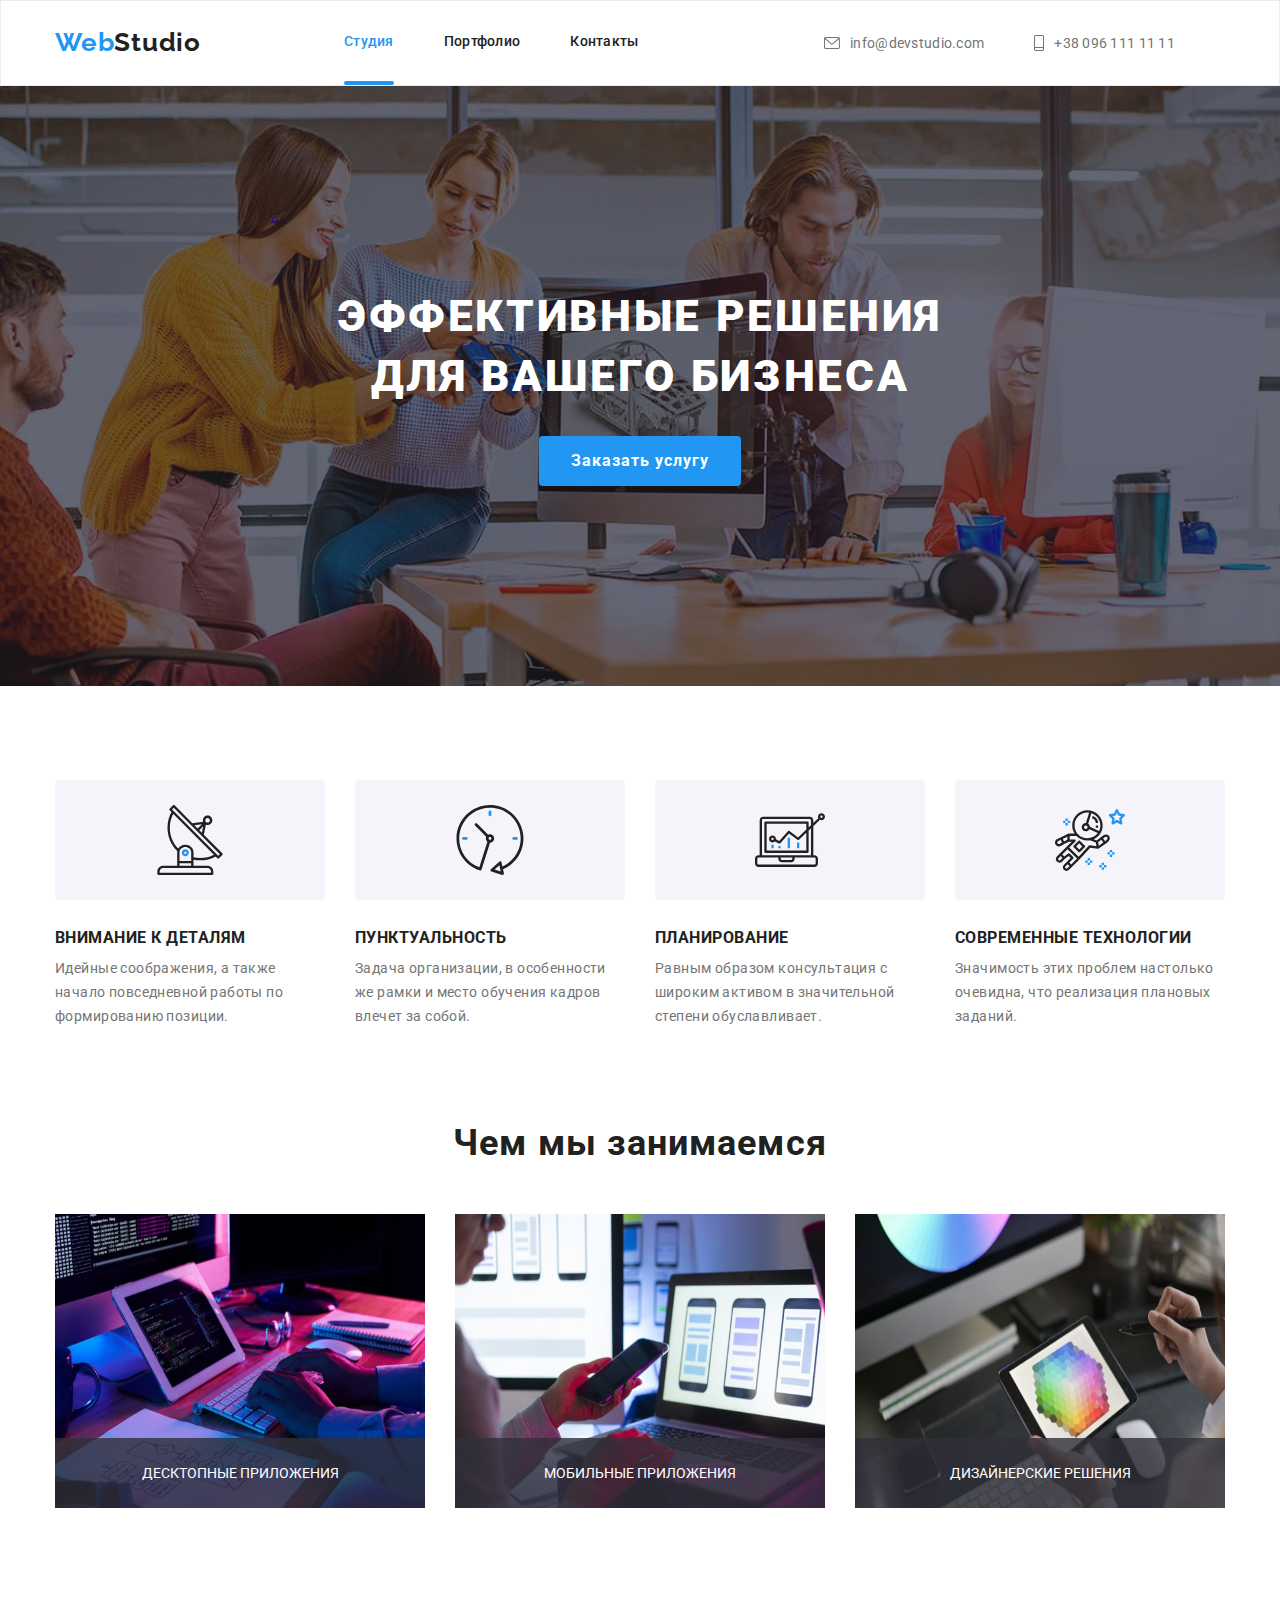
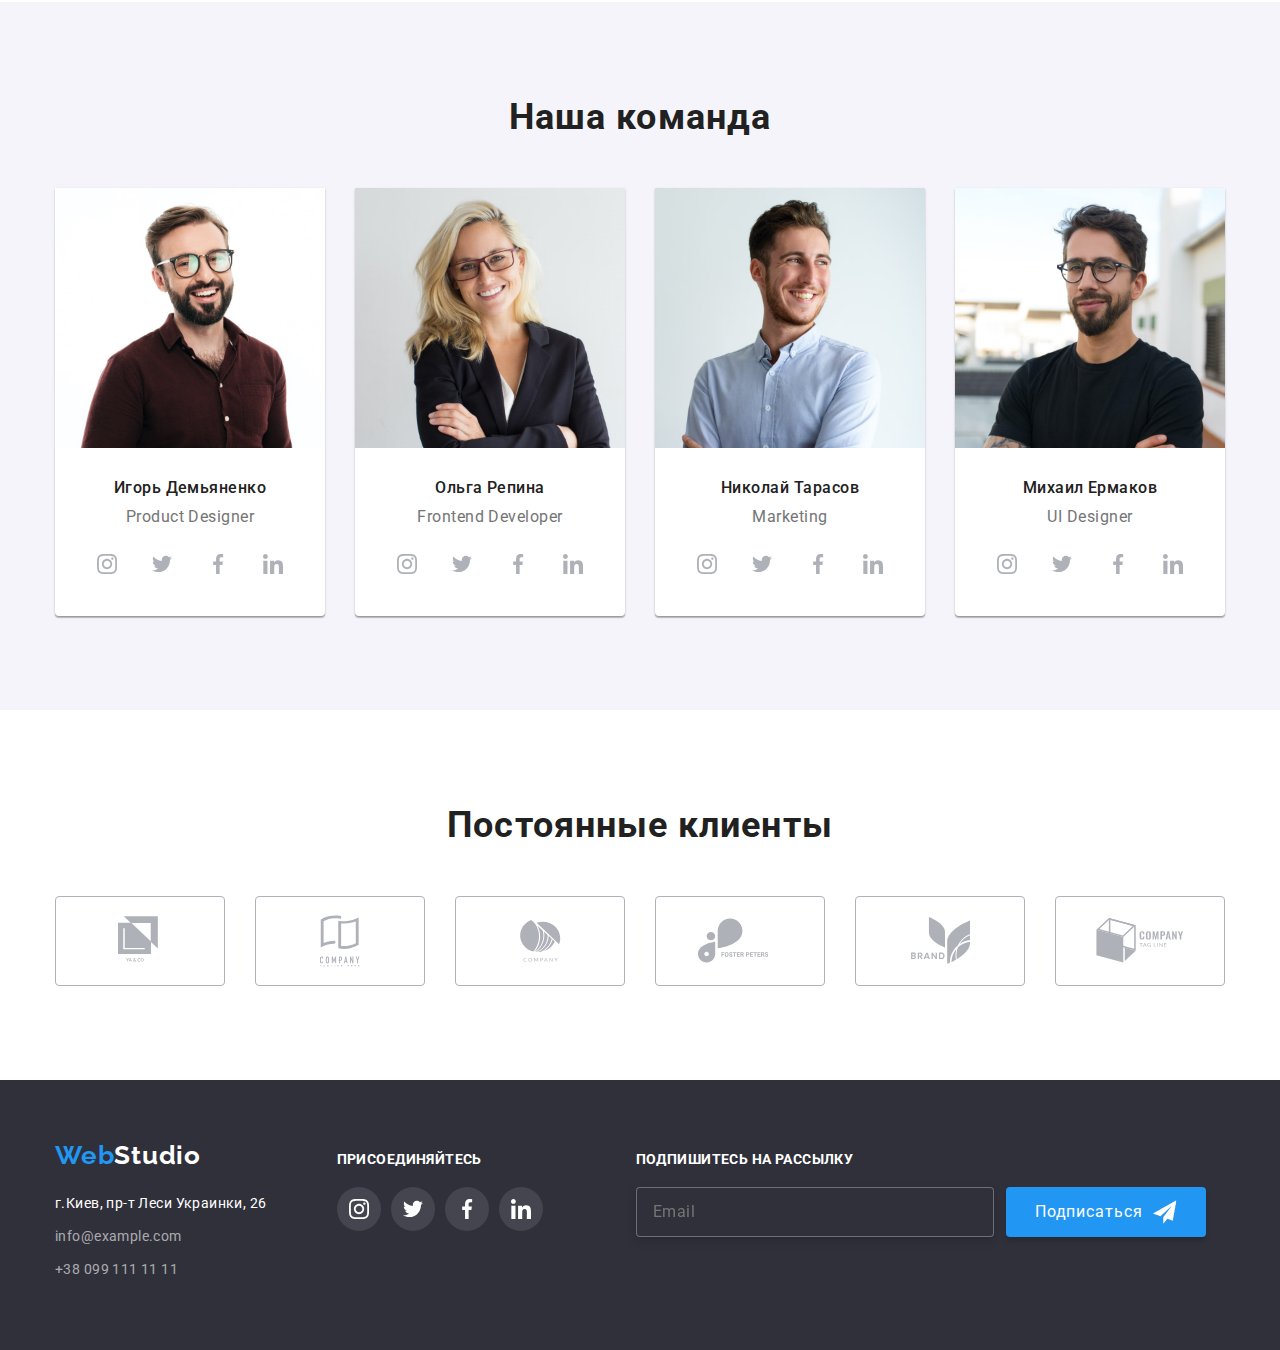
==== index.html @ 66c4d07c "Офрмление кнопок" ====
<!DOCTYPE html>
<html lang="ru">
<head>
    <meta charset="UTF-8">
    <meta name="viewport" content="width=device-width, initial-scale=1.0">
    <title>goit-markup-hw-05</title>
    <link rel="preconnect" href="https://fonts.gstatic.com"> 
    <link href="https://fonts.googleapis.com/css2?family=Raleway:wght@700&family=Roboto:wght@400;500;700;900&display=swap" rel="stylesheet">
    <link rel="stylesheet" href="https://cdnjs.cloudflare.com/ajax/libs/modern-normalize/1.0.0/modern-normalize.min.css">
    <link rel="stylesheet" href="css/style.css">
</head>
<body>
    <header class="header">
        <div class="conteiner header-items">
        <!--Nav conteiner-->
            <nav class="nav-info">
                <a class="logo" href="./index.html"> Web<span class="logo-studio">Studio</span></a> 
                <ul class="nav-list">
                    <li class="nav-list-item current">
                        <a class="nav-list-link current" href="./index.html" >Студия</a>
                    </li>
                    <li class="nav-list-item">
                        <a class="nav-list-link" href="./portfolio.html" >Портфолио</a>
                    </li>
                    <li class="nav-list-item">
                        <a class="nav-list-link" href="#">Контакты</a>
                    </li>
                </ul>
            </nav>
        <!-- Contacts conteiner-->
                <ul class="contacts-list">
                    <li class="contacts-list-item">
                        <a class="contacts-list-link" href="mailto:info@devstudio.com">
                            <svg class="contacts-icon" width="16px" height="12px">
                                <use href="./images/symbol-defs.svg#icon-envelopehover"></use>
                            </svg>info@devstudio.com
                        </a>
                    </li>
                    <li class="contacts-list-item">
                        <a class="contacts-list-link" href="tel:+380961111111"> 
                            <svg class="contacts-icon" width="10px" height="16px">
                                <use href="./images/symbol-defs.svg#icon-vector"></use>
                            </svg>+38 096 111 11 11
                        </a>
                    </li>
                </ul>
        </div>
    </header>  
    <main>
    <!-- Hero-->
        <section class="hero-section">
        <div class="conteiner">
            <h1 class="hero-title"> Эффективные решения </br> для вашего бизнеса </h1>
            <button data-modal-open class="hero-button" type="button"> Заказать услугу </button>
        </div>
        </section>
    <!-- Features-->
        <section class="features-section">
        <div class="conteiner">
            <h2 class="visually-hidden">Наши преимущества</h2>
            <ul class="feature-list">
                <li class="feature-item">
                    <div class="feature-icon">
                        <svg width="70px" height="70px">
                        <use href="./images/symbol-defs.svg#icon-antenna1"></use>
                        </svg>
                    </div>
                    <h3 class="feature-title">Внимание к деталям</h3>
                    <p class="feature-text">Идейные соображения, а также начало повседневной работы по формированию позиции.</p>
                </li>
                <li class="feature-item">
                    <div class="feature-icon">
                        <svg width="70px" height="70px">
                        <use href="./images/symbol-defs.svg#icon-clock1"></use>
                        </svg>
                    </div>
                    <h3 class="feature-title">Пунктуальность</h3>
                    <p class="feature-text">Задача организации, в особенности же рамки и место обучения кадров влечет за собой.</p>
                </li>
                <li class="feature-item">
                    <div class="feature-icon">
                        <svg width="70px" height="70px">
                        <use href="./images/symbol-defs.svg#icon-diagram1"></use>
                        </svg>
                    </div>
                    <h3 class="feature-title">Планирование</h3>
                    <p class="feature-text">Равным образом консультация с широким активом в значительной степени обуславливает.</p>
                </li>
                <li class="feature-item">
                    <div class="feature-icon">
                        <svg width="70px" height="70px">
                        <use href="./images/symbol-defs.svg#icon-astronaut1"></use>
                        </svg>
                    </div>
                    <h3 class="feature-title">Современные технологии</h3>
                    <p class="feature-text">Значимость этих проблем настолько очевидна, что реализация плановых заданий.</p>
                </li>
            </ul>
        </div>
        </section>
    <!-- What we do -->
        <section class="what-we-do">
        <div class="conteiner">
            <h2 class="what-we-do-title">Чем мы занимаемся</h2>
            <ul class="what-we-do-list">
                <li class="what-we-do-img">
                    <div class="what-we-do-img-thumb">
                        <p class="what-we-do-text">Десктопные приложения</p>
                    </div>
                    <img src="./images/img1.jpg" width="370" height="294" alt="computer">
                </li>
                <li class="what-we-do-img">
                    <img src="./images/img2.jpg" width="370" height="294" alt="smartphone">
                    <div class="what-we-do-img-thumb">
                        <p class="what-we-do-text">Мобильные приложения</p>
                    </div>
                </li>
                <li class="what-we-do-img">
                    <img src="./images/img3.jpg" width="370" height="294" alt="tablet">
                    <div class="what-we-do-img-thumb">
                        <p class="what-we-do-text">Дизайнерские решения</p>
                    </div>
                </li>
            </ul>
        </div>
        </section>
    <!-- Our team-->
        <section class="our-team">
        <div class="conteiner">
            <h2 class="our-team-title">Наша команда</h2>
            <ul class="our-team-list">
                <li class="our-team-item"> 
                    <img class="image" src="./images/igor-demyanenko.jpg" width="270" height="260" alt="Игорь Демьяненко">
                    <div class="team-card">
                        <h3 class="person-title">Игорь Демьяненко</h3>
                        <p class="person-text">Product Designer</p>
                        <ul class="social-list">
                            <li class="social-item">
                                <a href="#" class="social-link">
                                    <svg class="social-icon" width="20" height="20">
                                        <use href="./images/symbol-defs.svg#icon-instagram1"></use>
                                    </svg>
                                </a>
                            </li>
                            <li class="social-item">
                                <a href="#" class="social-link">
                                    <svg class="social-icon">
                                        <use href="./images/symbol-defs.svg#icon-twitter1"></use>
                                    </svg>
                                </a>
                            </li>
                            <li class="social-item">
                                <a href="#" class="social-link">
                                    <svg class="social-icon">
                                        <use href="./images/symbol-defs.svg#icon-facebook1"></use>
                                    </svg>
                                </a>
                            </li>
                            <li class="social-item">
                                <a href="#" class="social-link">
                                    <svg class="social-icon">
                                        <use href="./images/symbol-defs.svg#icon-linkedin1"></use>
                                    </svg>
                                </a>
                            </li>
                        </ul>
                    </div>
                </li>
                <li class="our-team-item">
                    <img class="image"  src="./images/olga-repina.jpg" width="270" height="260" alt="Ольга Репина">
                    <div class="team-card">
                        <h3 class="person-title">Ольга Репина</h3>
                        <p class="person-text">Frontend Developer</p>
                        <ul class="social-list">
                            <li class="social-item">
                                <a href="#" class="social-link">
                                    <svg class="social-icon">
                                        <use href="./images/symbol-defs.svg#icon-instagram2"></use>
                                    </svg>
                                </a>
                            </li>
                            <li class="social-item">
                                <a href="#" class="social-link">
                                    <svg class="social-icon">
                                        <use href="./images/symbol-defs.svg#icon-twitter1"></use>
                                    </svg>
                                </a>
                            </li>
                            <li class="social-item">
                                <a href="#" class="social-link">
                                    <svg class="social-icon">
                                        <use href="./images/symbol-defs.svg#icon-facebook1"></use>
                                    </svg>
                                </a>
                            </li>
                            <li class="social-item">
                                <a href="#" class="social-link">
                                    <svg class="social-icon">
                                        <use href="./images/symbol-defs.svg#icon-linkedin1"></use>
                                    </svg>
                                </a>
                            </li>
                        </ul>
                    </div>
                </li>
                <li class="our-team-item">
                    <img class="image"  src="./images/nikolaj-tarasov.jpg" width="270" height="260" alt="Николай Тарасов">
                    <div class="team-card">
                        <h3 class="person-title">Николай Тарасов</h3>
                        <p class="person-text">Marketing</p>
                        <ul class="social-list">
                            <li class="social-item">
                                <a href="#" class="social-link">
                                    <svg class="social-icon">
                                        <use href="./images/symbol-defs.svg#icon-instagram2"></use>
                                    </svg>
                                </a>
                            </li>
                            <li class="social-item">
                                <a href="#" class="social-link">
                                    <svg class="social-icon">
                                        <use href="./images/symbol-defs.svg#icon-twitter1"></use>
                                    </svg>
                                </a>
                            </li>
                            <li class="social-item">
                                <a href="#" class="social-link">
                                    <svg class="social-icon">
                                        <use href="./images/symbol-defs.svg#icon-facebook1"></use>
                                    </svg>
                                </a>
                            </li>
                            <li class="social-item">
                                <a href="#" class="social-link">
                                    <svg class="social-icon">
                                        <use href="./images/symbol-defs.svg#icon-linkedin1"></use>
                                    </svg>
                                </a>
                            </li>
                        </ul>
                    </div>
                </li>
                <li class="our-team-item">
                    <img class="image"  src="./images/michael-ermakov.jpg" width="270" height="260" alt="Михаил Ермаков">
                    <div class="team-card">
                        <h3 class="person-title">Михаил Ермаков</h3>
                        <p class="person-text">UI Designer</p>
                        <ul class="social-list">
                            <li class="social-item">
                                <a href="#" class="social-link">
                                    <svg class="social-icon">
                                        <use href="./images/symbol-defs.svg#icon-instagram2"></use>
                                    </svg>
                                </a>
                            </li>
                            <li class="social-item">
                                <a href="#" class="social-link">
                                    <svg class="social-icon">
                                        <use href="./images/symbol-defs.svg#icon-twitter1"></use>
                                    </svg>
                                </a>
                            </li>
                            <li class="social-item">
                                <a href="#" class="social-link">
                                    <svg class="social-icon">
                                        <use href="./images/symbol-defs.svg#icon-facebook1"></use>
                                    </svg>
                                </a>
                            </li>
                            <li class="social-item">
                                <a href="#" class="social-link">
                                    <svg class="social-icon">
                                        <use href="./images/symbol-defs.svg#icon-linkedin1"></use>
                                    </svg>
                                </a>
                            </li>
                        </ul>
                    </div>
                </li>
            </ul>
        </div>
        </section>
        <section class="our-clients">
            <div class="conteiner">
                <h2 class="our-clients-title">Постоянные клиенты</h2>
                <ul class="our-clients-list">
                    <li class="our-clients-item">
                        <a href="#" class="our-clients-link">
                            <svg class="our-clients-icon" width="44" height="49">
                                <use href="./images/symbol-defs.svg#icon-logo1"></use>
                            </svg>
                        </a>
                    </li>
                    <li class="our-clients-item">
                        <a href="#" class="our-clients-link">
                            <svg class="our-clients-icon" width="40" height="52">
                                <use href="./images/symbol-defs.svg#icon-logo2"></use>
                            </svg>
                        </a>
                    </li>
                    <li class="our-clients-item">
                        <a href="#" class="our-clients-link">
                            <svg class="our-clients-icon" width="41" height="42">
                                <use href="./images/symbol-defs.svg#icon-logo3"></use>
                            </svg>
                        </a>
                    </li>
                    <li class="our-clients-item">
                        <a href="#" class="our-clients-link">
                            <svg class="our-clients-icon" width="84" height="52">
                                <use href="./images/symbol-defs.svg#icon-logo4"></use>
                            </svg>
                        </a>
                    </li>
                    <li class="our-clients-item">
                        <a href="#" class="our-clients-link">
                            <svg class="our-clients-icon" width="59" height="47">
                                <use href="./images/symbol-defs.svg#icon-logo5"></use>
                            </svg>
                        </a>
                    </li>
                    <li class="our-clients-item">
                        <a href="#" class="our-clients-link">
                            <svg class="our-clients-icon" width="88" height="45">
                                <use href="./images/symbol-defs.svg#icon-logo6"></use>
                            </svg>
                        </a>
                    </li>
                </ul>
            </div>
        </section>
    </main>
    <footer class="footer">
        <!-- Contacts-->
        <div class="conteiner">
            <div class="contacts-footer">
                <a class="logo" href="index.html">Web<span class="logo-studio-footer">Studio</span></a>
            <ul>
                <li class="contacts-item">
                    <p class="address">г.Киев, пр-т Леси Украинки, 26</p> 
                </li>
                <li class="contacts-item">
                    <a class="contacts" href="mailto:info@example.com">info@example.com</a>
                </li>
                <li class="contacts-item">
                    <a class="contacts" href="tel:+380991111111">+38 099 111 11 11</a>
                </li>
            </ul>
            </div>
            <div class="social-links-footer">
                <h2 class="social-title-footer"> Присоединяйтесь</h2>
                <ul class="social-links-list-footer">
                    <li class="social-list-item-footer">
                        <a href="#" class="social-link-footer">
                            <svg class="social-icon-footer" width="20" height="20">
                                <use href="./images/symbol-defs.svg#icon-instagram2"></use>
                            </svg>
                        </a>
                    </li>
                    <li class="social-list-item-footer">
                        <a href="#" class="social-link-footer">
                            <svg class="social-icon-footer" width="20" height="20">
                                <use href="./images/symbol-defs.svg#icon-twitter1"></use>
                            </svg>
                        </a>
                    </li>
                    <li class="social-list-item-footer">
                        <a href="#" class="social-link-footer">
                            <svg class="social-icon-footer" width="20" height="20">
                                <use href="./images/symbol-defs.svg#icon-facebook1"></use>
                            </svg>
                        </a>
                    </li>
                    <li class="social-list-item-footer">
                        <a href="#" class="social-link-footer">
                            <svg class="social-icon-footer" width="20" height="20">
                                <use href="./images/symbol-defs.svg#icon-linkedin1"></use>
                            </svg>
                        </a>
                    </li>
                </ul>
            </div>
            <div class="email-send">
                <h2 class="social-title-footer"> Подпишитесь на рассылку</h2>
                <form class="footer-form">
                        <input class="footer-input" type="email" name="email" id="email" placeholder="Email">
                        <button type="button" class="footer-button">Подписаться
                            <svg class="email-icon-footer" width="24" height="24">
                                <use href="./images/symbol-defs.svg#icon-iconsend"></use>
                            </svg>
                        </button>
                </form>
            </div>
        </div>    
    </footer>
    <div class="backdrop is-hidden" data-modal>
        <div class="modal" >
            <p class="form-title">Оставьте свои данные, мы вам перезвоним</p>
            <form class="hero-form">
                <ul class="form-list">
                    <li class="form-list-item">
                        <label class="form-label" for="name">Имя
                            <svg class="form-icon" width="12px" height="12px">
                                <use href="./images/symbol-defs.svg#icon-vector-name"></use>
                            </svg>
                            <input class="form-input" type="text" name="name" id="name">
                        </label>
                    </li>
                    <li class="form-list-item">
                        <label class="form-label" for="tel">Телефон
                            <svg class="form-icon" width="13px" height="12px">
                                <use href="./images/symbol-defs.svg#icon-vector-tel"></use>
                            </svg>
                            <input class="form-input" type="tel" name="tel" id="tel">
                        </label>
                    </li>
                    <li class="form-list-item">
                        <label class="form-label" for="email">Почта
                            <svg class="form-icon" width="15px" height="12px">
                                <use href="./images/symbol-defs.svg#icon-vector-email"></use>
                            </svg>
                            <input class="form-input" type="email" name="email" id="email">
                        </label>
                    </li>
                    <li class="form-list-item">
                        <label for="comment">Комментарий</label>
                        <textarea class="form-comment" id="comment" rows="6" placeholder="Введите текст"></textarea>
                    </li>
                    <li class="form-list-item agree">
                        <input type="checkbox" id="checkbox" name="agree">
                        <label class="form-agree" for="agree">Соглащаюсь с расслыкой и принимаю
                            <a class="form-link" href="#">Условия договора</a>
                        </label>
                    </li>
                </ul>
                <button type="button" class="form-button">Отправить</button>
            </form>
            <button data-modal-close class="button-close">
                <div class="icon-close">
                    <svg width="18px" height="18px">
                        <use href="./images/symbol-defs.svg#icon-close-black-18dp"></use>
                    </svg>
                </div>
            </button>
        </div>
    </div>
<script src="./js/modal.js"></script>
</body>
</html>
---- css/style.css ----
*{
    padding: 0;
    margin: 0;
    box-sizing: border-box;
}
*,
*::before,
*::after {
    box-sizing: border-box;
}

h1,
h2,
h3,
h4,
h5,
h6,
p {
    margin: 0;
}

ul,
ol {
    margin: 0;
    padding: 0;
}

img{
    display: block;
}

:root {
    --primary-text-color: #212121;
    --secondary-text-color: #757575;
    --accent-color: #2196f3;
    --white-text-color: #ffffff;
    --border-color: #ECECEC;
    --contacts-color: rgba(255, 255, 255, 0.6);
    --main-background-color: #2F303A;
    --secondary-backgroud-color: #F5F4FA;
    --social-links-main-color: #AFB1B8;
    --social-link-background-color: rgba(255, 255, 255, 0.1);
    --hero-gradient-color:  rgba(47, 48, 58, 0.4);
    --portfolio-border-color: #EEEEEE;
    --black-color: #000000;
}  

body {
    background-color: var(--white-text-color);
    color: var(--primary-text-color);
    font-family: "Roboto", sans-serif;
    font-weight: 400;
    font-size: 14px;
}

ul{
    list-style: none;
}

a{
    text-decoration: none;
    color: var(--primary-text-color)
}

.header{
    border: 1px solid var(--border-color);
}

/* Выравние элементов шапки в одну линию */

.header-items{
    display: flex;
    align-items: center;
}

/* Параметры для div "conteiner" */

.conteiner{
    width: 1200px;
    margin-left: auto;
    margin-right: auto;
    padding-right: 15px;
    padding-left: 15px;
}

/* Navigation - Навигация по сайту */

.nav-info{
    display: flex;
    align-items: center;
}

/* Logo WebStudio - Оформление логотипа */

.logo{
    font-family: "Raleway", sans-serif;
    font-style: normal;
    font-weight: bold;
    font-size: 26px;
    line-height: 31px;
    /* identical to box height */
    letter-spacing: 0.03em;
    color: var(--accent-color);
    text-decoration: none;
    padding-top: 24px;
    padding-bottom: 25px;
}

.logo-studio{
    color: var(--primary-text-color);
}

.logo-studio-footer{
    color: var(--white-text-color);
}

.logo:hover,
.logo:active,
.logo:focus {
    color: var(--accent-color);
}

/* Оформление навигационного списка */

.nav-list{
    display: flex;
    margin: 0 0 0 93px;
}

.nav-list-item{
    margin-left: 50px;
    display: block;
}

.nav-list-item:last-child{
    margin-left: 50px;
}

.nav-list-link{
    display: flex;
    font-style: normal;
    font-weight: 500;
    line-height: 16px;
    letter-spacing: 0.02em;
    color: var(--primary-text-color);
    text-decoration: none; 
    padding-top: 32px;
    padding-bottom: 32px;
    align-items: center;
    transition-property: color;
    transition-duration: 250ms;
    transition-timing-function: cubic-bezier(0.4, 0, 0.2, 1);
}

.nav-list-link:hover,
.nav-list-link:active,
.nav-list-link:focus {
    color: var(--accent-color);
}

/* Подчеркивание текущей ссылки */

.nav-list-item.current::after,
.nav-list-item:hover::after{
    content: "";
    display: block;
    width: 100%;
    height: 4px;
    border-radius: 3px;
    margin: 0 auto;
    background-color: var(--accent-color);
    opacity: 1;
}

.nav-list-item:hover::after,
.nav-list-item:active::after{
    opacity: 1;
}

/* Подсвечивание текущей ссылки */

.nav-list .nav-list-link.current {
    color: var(--accent-color);
}




/* Contacts - Контакты */

.contacts-list{
    display: flex;
    margin: 0 0 0 auto;
    line-height: 24px;
    /* or 171% */
    letter-spacing: 0.03em;
    color: var(--contacts-color);
    text-decoration: none; 
}

.contacts-icon {
    margin-right: 10px;
}

.contacts-list-item{
    margin-right: 50px;
}

.contacts-list-link {
    display: flex;
    align-items: center;
    line-height: 16px;
    letter-spacing: 0.02em;
    color: var(--secondary-text-color);
    text-decoration: none; 
    fill:currentColor;
    padding-top: 32px;
    padding-bottom: 32px;
    transition-property: color;
    transition-duration: 250ms;
    transition-timing-function: cubic-bezier(0.4, 0, 0.2, 1);
}

.contacts-list-link:hover, 
.contacts-list-link:active, 
.contacts-list-link:focus{
    color: var(--accent-color);
}

/* Hero section - Секция Герой */

.hero-section{
    text-align: center;
    padding: 200px 0;
    margin-left: auto;
    margin-right: auto;
    background-image: linear-gradient(
        to right,
        var(--hero-gradient-color),
        var(--hero-gradient-color)),
        
    url("../images/img-hero.jpg");
    background-repeat: no-repeat;
    background-position: center;
    background-size: cover;
    background-color: var(--main-background-color);
}

.hero-title{
    font-style: normal;
    font-weight: 900;
    font-size: 44px;
    line-height: 60px;
    /* or 136% */
    text-align: center;
    letter-spacing: 0.06em;
    text-transform: uppercase;
    color: var(--white-text-color);
    margin-bottom: 30px;
}

.hero-button{
    font-weight: 700;
    font-size: 16px;
    line-height: 1.87;
    letter-spacing: 0.06em;
    background-color: var(--accent-color);
    color: var(--white-text-color);
    display: inline-block;
    padding: 10px 32px;
    box-shadow: 0px 4px 4px rgba(0, 0, 0, 0.15);
    cursor: pointer;
    border-radius: 4px;
    border: none;
    transition-duration: 250ms;
    transition-timing-function: cubic-bezier(0.4, 0, 0.2, 1);
}

/* Our features - Наши преимущества */

.visually-hidden {
    position: absolute;
    width: 1px;
    height: 1px;
    margin: -1px;
    border: 0;
    padding: 0;
    white-space: nowrap;
    clip-path: inset(100%);
    clip: rect(0 0 0 0);
    overflow: hidden;
}

.features-section{
    display: flex;
    padding-top: 94px;
    padding-bottom: 94px;
}

.feature-list{
    display: flex;
    align-items: flex-start;
    justify-content: space-between;
}

.feature-icon{
    display: flex;
    align-items: center;
    justify-content: center;
    width: 100%;
    height: 120px;
    background-color: var(--secondary-backgroud-color);
    border-radius: 4px;
    margin-bottom: 30px;
}

.feature-item{
    min-width: 270px;
}

.feature-item:not(:last-child) {
    margin-right: 30px;
}

.feature-title{
    margin-bottom: 10px;
    line-height: 16px;
    letter-spacing: 0.03em;
    text-transform: uppercase;
    color: var(--primary-text-color);
}
.feature-text{
    line-height: 24px;
    /* or 171% */
    letter-spacing: 0.03em;
    color: var(--secondary-text-color);
}

/* What we do - Чем мы занимаемся */

.what-we-do{
    padding-bottom: 94px;
}

.what-we-do-title{
    margin-bottom: 50px;
    font-style: normal;
    font-weight: bold;
    font-size: 36px;
    line-height: 42px;
    text-align: center;
    letter-spacing: 0.03em;
    color: var(--primary-text-color);
}

.what-we-do-list{
    display: flex;
}

.what-we-do-img:not(:last-child) {
    margin-right: 30px;
}

.what-we-do-img{
    position: relative;
    overflow: hidden;
}

.what-we-do-img-thumb{
    position: absolute;
    width: 370px;
    height: 70px;
    bottom: 0;
    background-color: rgba(47, 48, 58, 0.8);
}

.what-we-do-text{
    position: absolute;
    width: 100%;
    height: 100%;
    padding: 27px 0px;
    text-align: center;
    text-transform: uppercase;
    color: var(--white-text-color);
}

/* Our team - Наша команда */

.our-team{
    background: var(--secondary-backgroud-color);
    padding-top: 94px;
    padding-bottom: 94px;
}

.our-team-title {
    margin-bottom: 50px;
    font-style: normal;
    font-weight: bold;
    font-size: 36px;
    line-height: 42px;
    text-align: center;
    letter-spacing: 0.03em;
    color: var(--primary-text-color);
}

.our-team-list{
    display: flex;
}

.our-team-item:not(:last-child) {
    margin-right: 30px;
}

.our-team-item{
    background-color: var(--white-text-color);
    box-shadow: 0px 1px 3px rgba(0, 0, 0, 0.12), 0px 1px 1px rgba(0, 0, 0, 0.14), 0px 2px 1px rgba(0, 0, 0, 0.2);
    border-radius: 0px 0px 4px 4px;
}

.our-team-item .image{
    display: block;
}

.team-card{
    padding: 30px 30px;
}

.social-list{
    display: flex;
    justify-content: space-between;
}

.social-item{
    width: 44px;
    height: 44px;
}

.social-link{
    display: flex;
    align-items: center;
    justify-content: center;
    width: 100%;
    height: 100%;
    border-radius: 50%;
    fill: currentColor;
    color: var(--social-links-main-color);
    transition-property: color;
    transition-duration: 250ms;
    transition-timing-function: cubic-bezier(0.4, 0, 0.2, 1);
}

.social-item:not(:last-child) {
    margin-right: 10px;
}
.social-icon{
    width: 20px;
    height: 20px;
}

.social-link:hover,
.social-link:focus{
    background-color: var(--accent-color);
    color: var(--white-text-color);
    fill: var(--white-text-color);
}

/* Our team members - Члены нашей команды */

.person-title{
    margin-bottom: 10px;
    font-style: normal;
    font-weight: 500;
    font-size: 16px;
    line-height: 19px;
    /* identical to box height */
    text-align: center;
    letter-spacing: 0.03em;
    color: var(--primary-text-color);
}

.person-text{
    margin-bottom: 16px;
    font-size: 16px;
    line-height: 19px;
    /* identical to box height */
    text-align: center;
    letter-spacing: 0.03em;
    color: var(--secondary-text-color);
}

/* Address and Contacts - Адрес и контакты подвал, Соц. сети */

.footer {
    padding-top: 60px;
    padding-bottom: 60px;
    background: var(--main-background-color);
}

.footer .conteiner{
    display: flex;
    align-items: baseline;
}

.contacts-item {
    margin-bottom: 9px;
}

.contacts-footer{
    margin-right: 70px;
}

.footer .logo{
    display: block;
    margin-bottom: 20px;
    padding: 0 0 0 0;
}

.address{
    line-height: 24px;
    /* or 171% */
    letter-spacing: 0.03em;
    color: var(--white-text-color);
    text-decoration: none; 
}

.contacts{
    line-height: 24px;
    /* or 171% */
    letter-spacing: 0.03em;
    color: var(--contacts-color);
    text-decoration: none; 
}

.contacts:hover,
.contacts:active,
.contacts:focus {
    color: var(--accent-color);
}

.social-links-footer{
    width: 206px;
}

.social-title-footer{
    margin-top: 0px;
    margin-bottom: 20px;
    font-size: 14px;
    line-height: 16px;
    letter-spacing: 0.03em;
    text-transform: uppercase;
    color: var(--white-text-color);
}

.social-list-item-footer{
    width: 44px;
    height: 44px;
}

.footer .social-link-footer{
    background-color: var(--social-link-background-color);
}

.social-links-list-footer{
    display: flex;
}

.social-list-item-footer:not(:last-child) {
    margin-right: 10px;
}

.social-link-footer{
    display: flex;
    align-items: center;
    justify-content: center;
    width: 100%;
    height: 100%;
    border-radius: 50%;
    fill: currentColor;
    color: var(--white-text-color);
    transition-property: color;
    transition-duration: 250ms;
    transition-timing-function: cubic-bezier(0.4, 0, 0.2, 1);
}

.social-link-footer:hover,
.social-link-footer:focus{
    background-color: var(--accent-color);
    color: var(--white-text-color);
    fill: var(--white-text-color);
}

/* Our clients - Наши клиенты */

.our-clients{
    padding-top: 94px;
    padding-bottom: 94px;
}

.our-clients-title{
    margin-bottom: 50px;
    font-style: normal;
    font-weight: bold;
    font-size: 36px;
    line-height: 42px;
    text-align: center;
    letter-spacing: 0.03em;
    color: var(--primary-text-color);
}

.our-clients-list{
    display: flex;
}

.our-clients-item{
    display: flex;
    align-items: center;
    justify-content: center;
    width: 170px;
    height: 90px;
}

.our-clients-link{
    display: flex;
    align-items: center;
    justify-content: center;
    width: 100%;
    height: 100%;
    color: var(--social-links-main-color);
    border: 1px solid var(--social-links-main-color);
    border-radius: 4px;
    transition-property: color;
    transition-duration: 250ms;
    transition-timing-function: cubic-bezier(0.4, 0, 0.2, 1);
}
.our-clients-item:not(:last-child) {
    margin-right: 30px;
}

.our-clients-icon{
    fill: currentColor;
}

.our-clients-link:hover,
.our-clients-link:focus{
    color: var(--accent-color);
    border-color: var(--accent-color);
    outline: none;
}

/* Portfolio.html - Страница Портфолио */

/* Service conteiner - Наши работы - кнопки и карточки */

.our-works{
    padding-top: 94px;
    padding-bottom: 94px;
}

.worktype-filters{
    display: flex;
    margin-bottom: 50px;
    justify-content: center;
}

.worktype-filters-item:not(:last-child){
    margin-right: 8px;
}

.filter-button{
    padding: 6px 22px;
    font-family: inherit;
    font-size: 16px;
    font-weight: 500;
    line-height: 1.63;
    color: var(--primary-text-color);
    background: var(--secondary-backgroud-color);
    border-radius: 4px;
    border: none;
    cursor: pointer;
    transition-property: color;
    transition-duration: 250ms;
    transition-timing-function: cubic-bezier(0.4, 0, 0.2, 1);
}

.filter-button:hover,
.filter-button:focus {
    color: var(--white-text-color);
    background-color: var(--accent-color);
    box-shadow: 0px 3px 1px rgba(0, 0, 0, 0.1), 0px 1px 2px rgba(0, 0, 0, 0.08), 0px 2px 2px rgba(0, 0, 0, 0.12);
}

.work-examples h2 {
    font-size: 18px;
    font-weight: 700;
    line-height: 36px;
    letter-spacing: 0.06em;
    margin-bottom: 4px;
}

.work-examples p {
    font-size: 16px;
    color: var(--secondary-text-color);
}

.worktype-filters .filter-button.current{
    background-color: var(--accent-color);
    color: var(--white-text-color);
}

.work-examples{
    display: flex;
    flex-wrap: wrap;
}

.work-examples-item{
    width: 370px;
    margin: 0px 30px 30px 0px;
    border: 1px solid var(--portfolio-border-color);
    transition-property: color;
    transition-duration: 250ms;
    transition-timing-function: cubic-bezier(0.4, 0, 0.2, 1);
}

.work-examples-item:nth-child(3n + 3) {
    margin-right: 0px;
}

.work-examples-item:nth-last-child(-n + 3) {
    margin-bottom: 0px;
}

.work-examples-item:hover,
.work-examples-item:focus{
    box-shadow: 0px 1px 1px rgba(0, 0, 0, 0.12), 0px 4px 4px rgba(0, 0, 0, 0.06), 1px 4px 6px rgba(0, 0, 0, 0.16);
}

.work-examples-text{
    padding: 20px 24px;
}

/* Оформление оверлея*/

.work-examples-img-thumb{
    position: relative;
    overflow: hidden;
}

.work-examples .img-text{
    position: absolute;
    display: inline-block;
    top: 0;
    left: 0;
    padding: 63px 24px;
    width: 100%;
    height: 100%;
    font-size: 18px;
    line-height: 28px;
/* or 156% */
    letter-spacing: 0.03em;
    color: var(--white-text-color);
    background-color: rgba(33, 150, 243, 0.9);
    transform: translateY(100%);
    transition-duration: 250ms;
    transition-timing-function: cubic-bezier(0.4, 0, 0.2, 1);
}

.work-examples .work-examples-item:hover .img-text{
    transform: translateY(0);
}

/* Добавление модального окна */

.backdrop{
    position: fixed;
    top: 0;
    left: 0;
    width: 100%;
    height: 100%;
    background-color :rgba(0, 0, 0, 0.2);
    transition: all 250ms cubic-bezier(0.4, 0, 0.2, 1);
}

.backdrop.is-hidden{
    opacity: 0;
    pointer-events: none;
}

.modal{
    position: relative;
    padding: 40px;
    top: 50%;
    left: 50%;
    transform: translate(-50%, -50%);
    width: 528px;
    height: 581px;
    background-color: var(--white-text-color);
    box-shadow: 0px 1px 3px rgba(0, 0, 0, 0.12), 0px 1px 1px rgba(0, 0, 0, 0.14), 0px 2px 1px rgba(0, 0, 0, 0.2);
    border-radius: 4px;
}

.button-close{
    position: absolute;
    display: flex;
    align-items: center;
    justify-content: center;
    top: 8px;
    right: 8px;
    width: 30px;
    height: 30px;
    padding: 0;
    border: 1px solid rgba(0, 0, 0, 0.1);
    border-radius: 50%;
    background-color: var(--white-text-color);
    cursor: pointer;
}

.button-close .icon-close{
    position: absolute;
    display: flex;
    align-items: center;
    justify-content: center;
    fill: var(--black-color);
}

/* Оформление формы модального окна */

.form-list-item{
    position: relative;
    display: flex;
    flex-direction: column;
    margin-bottom: 10px;
}
.form-label{
    position: relative;
    color: var(--secondary-text-color)
}
.form-input{
    padding: 12px 42px;
    width: 100%;  
    border: 1px solid rgba(33, 33, 33, 0.2);
    box-sizing: border-box;
    border-radius: 4px;  
}

.form-input:hover,
.form-input:focus{
    border: 1px solid var(--accent-color);
    cursor: pointer;
}

.form-label .form-icon{
    position: absolute;
    top:55%;
    left:15px;

}

.form-label:hover,
.form-label:focus{
    fill: var(--accent-color);
}

textarea{
    padding: 12px 16px;
    resize: none;
    font-size: 12px;
    line-height: 14px;
    letter-spacing: 0.01em;
    color: rgba(117, 117, 117, 0.5);

}

.modal .form-title{
    margin-bottom: 12px;
    font-weight: bold;
    font-size: 20px;
    line-height: 23px;
    text-align: center;
    letter-spacing: 0.03em;
    color: var(--primary-text-color);
    }

.form-comment{
    margin-top: 4px;
    border: 1px solid rgba(33, 33, 33, 0.2);
    box-sizing: border-box;
    border-radius: 4px;
}


.form-comment:hover,
.form-comment:focus{
    border: 1px solid var(--accent-color);
}

.agree{
    display: flex;
    flex-direction: row;
    align-items: center;
    justify-content: center;
    margin-bottom: 30px;
}

.form-agree{
    display: inline-block;
    font-size: 14px;
    line-height: 24px;
    /* identical to box height, or 171% */
    letter-spacing: 0.03em;
    color: #757575;
}

.form-link{
    color: var(--accent-color);
    text-decoration: underline;
}

.form-button{
    display: flex;
    align-items: center;
    justify-content: center;
    margin: auto;
    width: 200px;
    height: 50px;
    font-weight: 700;
    font-size: 16px;
    line-height: 1.87;
    letter-spacing: 0.06em;
    background-color: var(--accent-color);
    color: var(--white-text-color);
    padding: 10px 32px;
    box-shadow: 0px 4px 4px rgba(0, 0, 0, 0.15);
    cursor: pointer;
    border-radius: 4px;
    border: none;
    transition-duration: 250ms;
    transition-timing-function: cubic-bezier(0.4, 0, 0.2, 1);
}

/* Подпишитесь на рассылку */

.email-send{
    margin-left: 93px;
}

.footer-form{
    display: flex;
    align-items: center;
    justify-content: center;
}

.footer-input{
    display: flex;
    align-items: center;
    width: 358px;
    height: 50px;
    margin-right: 12px;
    padding: 15px 16px;  
    border: 1px solid rgba(255, 255, 255, 0.3);
    box-sizing: border-box;
    filter: drop-shadow(0px 4px 4px rgba(0, 0, 0, 0.15));
    border-radius: 4px; 
    background-color: var(--main-background-color);
    font-size: 16px;
    letter-spacing: 0.03em;
    line-height: 1.25;
}

.footer-input:hover,
.footer-input:focus{
    border: 1px solid var(--accent-color);
    cursor: pointer;
}

.footer-button{
    display: flex;
    align-items: center;
    padding: 10px 29px;
    font-size: 16px;
    line-height: 1.87;
    width: 200px;
    height: 50px;
    /* identical to box height, or 187% */
    letter-spacing: 0.06em;  
    text-transform: capitalize;
    background-color: var(--accent-color);
    color: var(--white-text-color);
    box-shadow: 0px 4px 4px rgba(0, 0, 0, 0.15);
    border-radius: 4px;
    border: none;
    cursor: pointer;
}

.email-icon-footer{
    align-items: center;
    margin-left: 10px;
}
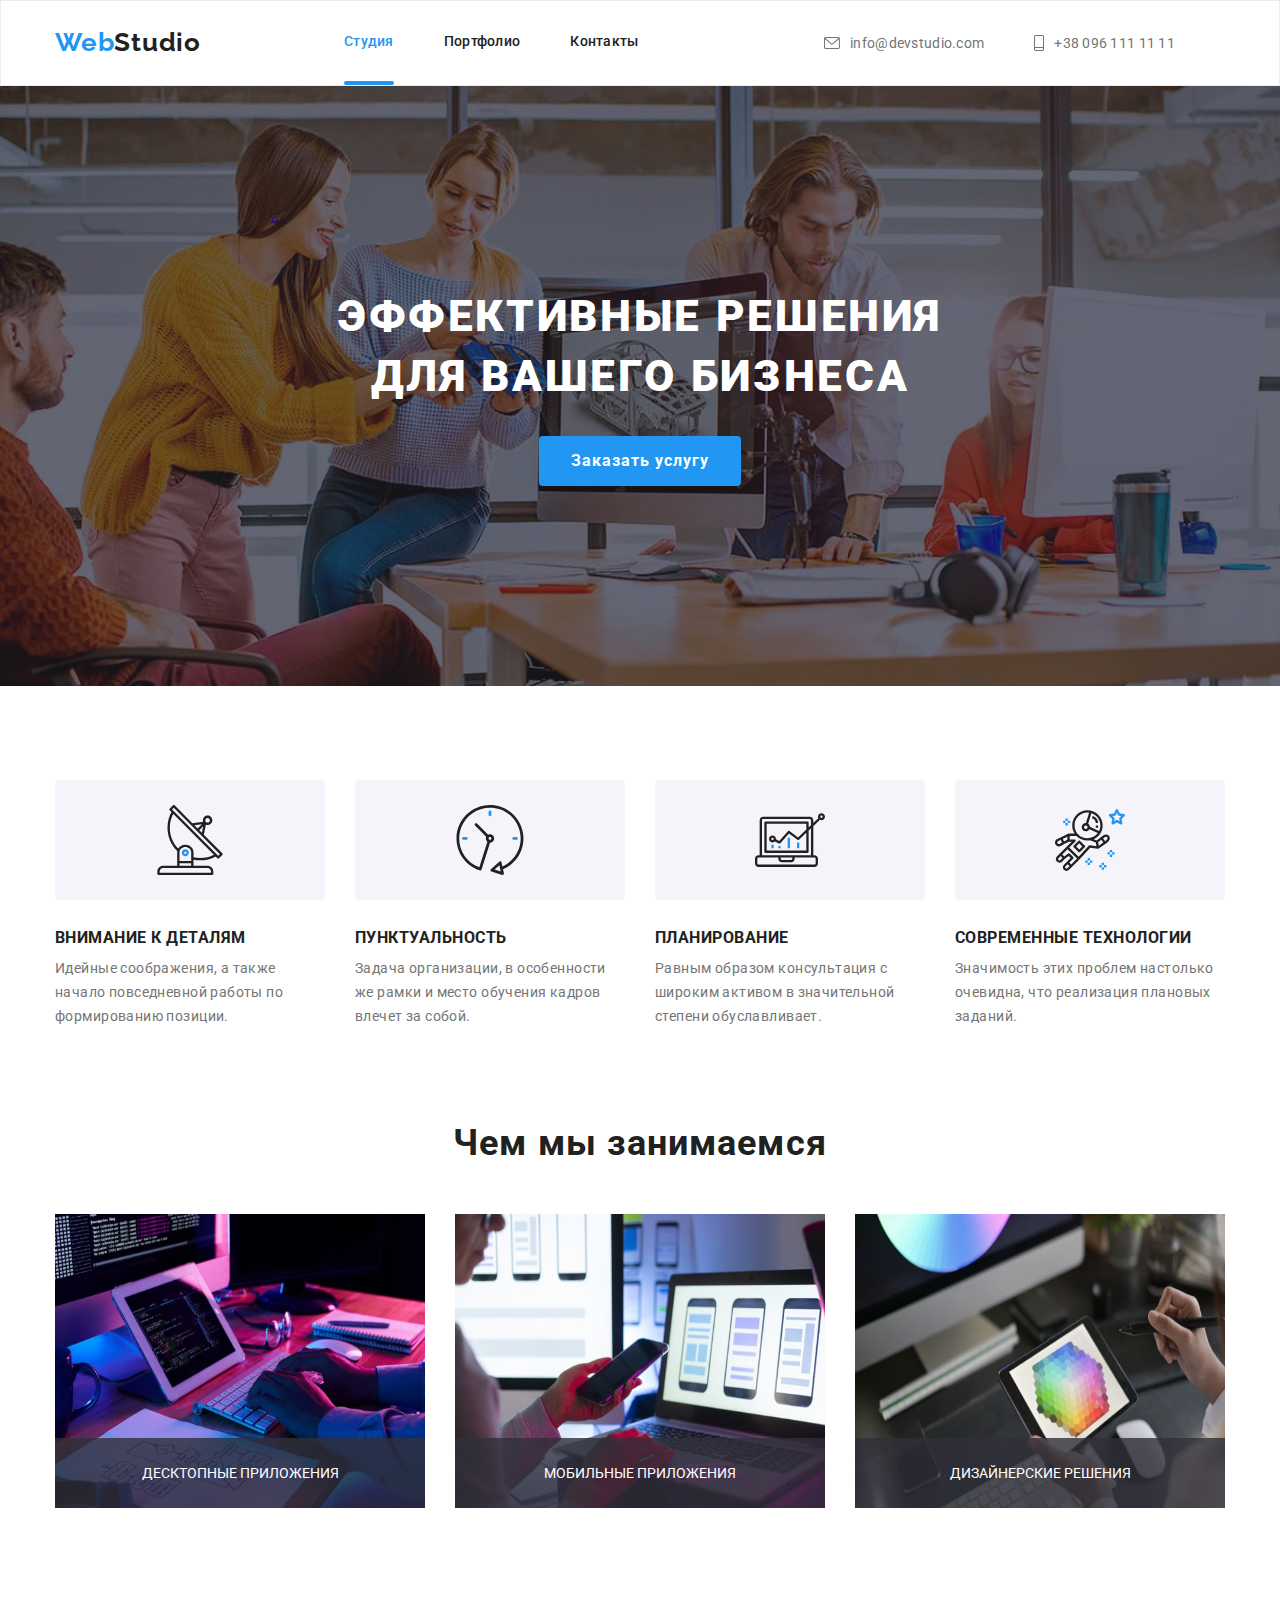
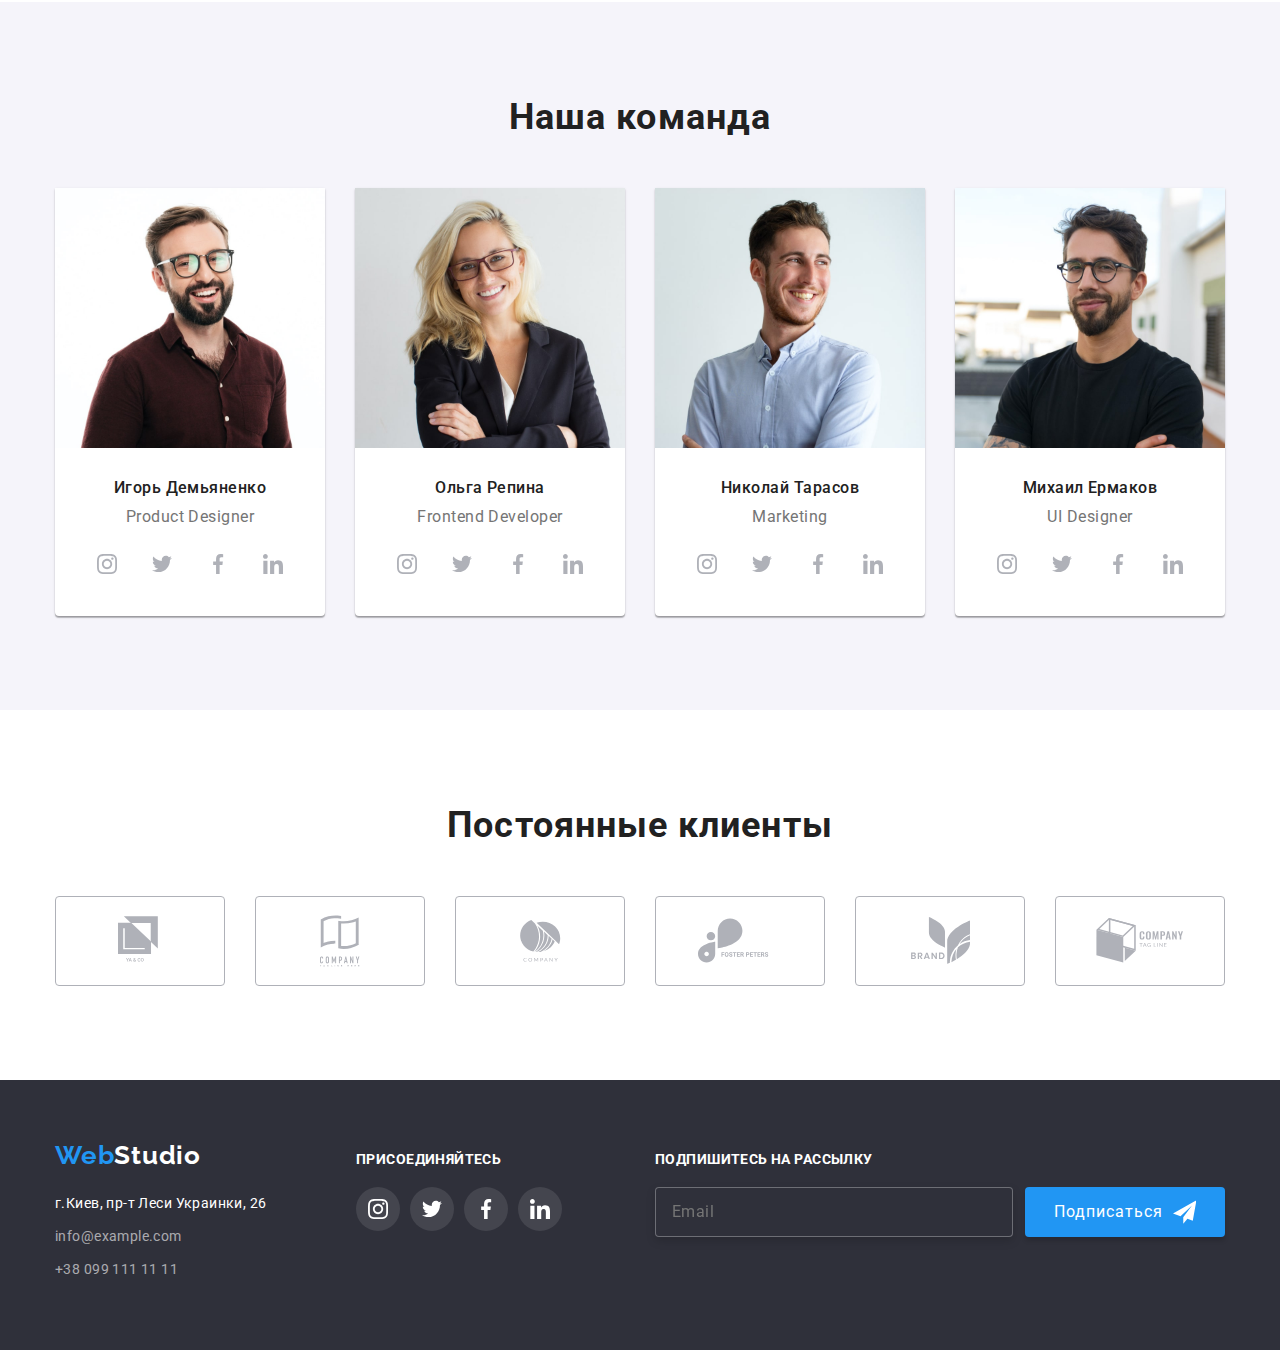
==== commit 68084007: "правки по дз6" ====
--- a/index.html
+++ b/index.html
@@ -383,59 +383,69 @@
             <div class="email-send">
                 <h2 class="social-title-footer"> Подпишитесь на рассылку</h2>
                 <form class="footer-form">
-                        <input class="footer-input" type="email" name="email" id="email" placeholder="Email">
-                        <button type="button" class="footer-button">Подписаться
+                    <div class="footer-form-wrapper">
+                        <input class="footer-input" type="email" name="email" id="email" placeholder="Email" required>
+                        <button type="submit" class="footer-button">Подписаться
                             <svg class="email-icon-footer" width="24" height="24">
                                 <use href="./images/symbol-defs.svg#icon-iconsend"></use>
                             </svg>
                         </button>
+                    </div>
                 </form>
             </div>
         </div>    
     </footer>
     <div class="backdrop is-hidden" data-modal>
-        <div class="modal" >
-            <p class="form-title">Оставьте свои данные, мы вам перезвоним</p>
-            <form class="hero-form">
-                <ul class="form-list">
-                    <li class="form-list-item">
-                        <label class="form-label" for="name">Имя
-                            <svg class="form-icon" width="12px" height="12px">
-                                <use href="./images/symbol-defs.svg#icon-vector-name"></use>
-                            </svg>
-                            <input class="form-input" type="text" name="name" id="name">
-                        </label>
-                    </li>
-                    <li class="form-list-item">
-                        <label class="form-label" for="tel">Телефон
-                            <svg class="form-icon" width="13px" height="12px">
-                                <use href="./images/symbol-defs.svg#icon-vector-tel"></use>
-                            </svg>
-                            <input class="form-input" type="tel" name="tel" id="tel">
-                        </label>
-                    </li>
-                    <li class="form-list-item">
-                        <label class="form-label" for="email">Почта
-                            <svg class="form-icon" width="15px" height="12px">
-                                <use href="./images/symbol-defs.svg#icon-vector-email"></use>
-                            </svg>
-                            <input class="form-input" type="email" name="email" id="email">
-                        </label>
-                    </li>
-                    <li class="form-list-item">
-                        <label for="comment">Комментарий</label>
-                        <textarea class="form-comment" id="comment" rows="6" placeholder="Введите текст"></textarea>
-                    </li>
-                    <li class="form-list-item agree">
-                        <input type="checkbox" id="checkbox" name="agree">
-                        <label class="form-agree" for="agree">Соглащаюсь с расслыкой и принимаю
-                            <a class="form-link" href="#">Условия договора</a>
-                        </label>
-                    </li>
-                </ul>
-                <button type="button" class="form-button">Отправить</button>
+        <div class="modal">
+            <h2 class="modal-form-title">Оставьте свои данные, мы вам перезвоним</h2>
+            <form class="modal-form">
+
+                <label class="modal-form-input-label">
+                    Имя
+                    <span class="modal-form-input-wrapper">
+                        <input type="text" name="user-name" class="modal-form-input">
+                        <svg class="modal-form-icon" width="12px" height="12px">
+                            <use href="./images/symbol-defs.svg#icon-vector-name"></use>
+                        </svg>
+                    </span>
+                </label>
+
+                <label class="modal-form-input-label">
+                    Телефон
+                    <span class="modal-form-input-wrapper">
+                        <input type="tel" name="user-phone" class="modal-form-input">
+                        <svg class="modal-form-icon" width="13px" height="12px">
+                            <use href="./images/symbol-defs.svg#icon-vector-tel"></use>
+                        </svg>
+                    </span>
+                </label>
+
+                <label class="modal-form-input-label">
+                    Почта
+                    <span class="modal-form-input-wrapper">
+                        <input type="email" name="user-email" class="modal-form-input">
+                        <svg class="modal-form-icon" width="15px" height="12px">
+                            <use href="./images/symbol-defs.svg#icon-vector-email"></use>
+                        </svg>
+                    </span>
+                </label>
+
+                <label class="modal-form-input-label">
+                    Комментарий
+                    <textarea name="user-message" class="modal-form-message" placeholder="Введите текст"></textarea>
+                </label>
+
+                <input type="checkbox" name="user-policy" id="policy-check"
+                    class="modal-form-check-policy visually-hidden">
+                <label for="policy-check" class="modal-form-label-policy">
+                    <span> Соглашаюсь с рассылкой и принимаю 
+                        <a class="modal-form-link" href="">Условия договора</a>
+                    </span>
+                </label>
+
+                <button type="submit" class="modal-form-button-send">Отправить</button>
             </form>
-            <button data-modal-close class="button-close">
+            <button data-modal-close class="button-close" type="button">
                 <div class="icon-close">
                     <svg width="18px" height="18px">
                         <use href="./images/symbol-defs.svg#icon-close-black-18dp"></use>
@@ -446,4 +456,4 @@
     </div>
 <script src="./js/modal.js"></script>
 </body>
-</html>+</html>
--- a/css/style.css
+++ b/css/style.css
@@ -279,15 +279,13 @@
 /* Our features - Наши преимущества */
 
 .visually-hidden {
-    position: absolute;
-    width: 1px;
-    height: 1px;
-    margin: -1px;
-    border: 0;
-    padding: 0;
-    white-space: nowrap;
-    clip-path: inset(100%);
-    clip: rect(0 0 0 0);
+    position: absolute !important;
+    clip: rect(1px 1px 1px 1px); /* IE6, IE7 */
+    clip: rect(1px, 1px, 1px, 1px);
+    padding: 0 !important;
+    border: 0 !important;
+    height: 1px !important;
+    width: 1px !important;
     overflow: hidden;
 }
 
@@ -444,9 +442,7 @@
     border-radius: 50%;
     fill: currentColor;
     color: var(--social-links-main-color);
-    transition-property: color;
-    transition-duration: 250ms;
-    transition-timing-function: cubic-bezier(0.4, 0, 0.2, 1);
+    transition: all 250ms cubic-bezier(0.4, 0, 0.2, 1);
 }
 
 .social-item:not(:last-child) {
@@ -507,6 +503,7 @@
 
 .contacts-footer{
     margin-right: 70px;
+    width: 231px;
 }
 
 .footer .logo{
@@ -577,9 +574,7 @@
     border-radius: 50%;
     fill: currentColor;
     color: var(--white-text-color);
-    transition-property: color;
-    transition-duration: 250ms;
-    transition-timing-function: cubic-bezier(0.4, 0, 0.2, 1);
+    transition: all 250ms cubic-bezier(0.4, 0, 0.2, 1);
 }
 
 .social-link-footer:hover,
@@ -628,9 +623,7 @@
     color: var(--social-links-main-color);
     border: 1px solid var(--social-links-main-color);
     border-radius: 4px;
-    transition-property: color;
-    transition-duration: 250ms;
-    transition-timing-function: cubic-bezier(0.4, 0, 0.2, 1);
+    transition: all 250ms cubic-bezier(0.4, 0, 0.2, 1);
 }
 .our-clients-item:not(:last-child) {
     margin-right: 30px;
@@ -677,9 +670,7 @@
     border-radius: 4px;
     border: none;
     cursor: pointer;
-    transition-property: color;
-    transition-duration: 250ms;
-    transition-timing-function: cubic-bezier(0.4, 0, 0.2, 1);
+    transition: all 250ms cubic-bezier(0.4, 0, 0.2, 1);
 }
 
 .filter-button:hover,
@@ -760,8 +751,7 @@
     color: var(--white-text-color);
     background-color: rgba(33, 150, 243, 0.9);
     transform: translateY(100%);
-    transition-duration: 250ms;
-    transition-timing-function: cubic-bezier(0.4, 0, 0.2, 1);
+    transition: all 250ms cubic-bezier(0.4, 0, 0.2, 1);
 }
 
 .work-examples .work-examples-item:hover .img-text{
@@ -786,7 +776,7 @@
 }
 
 .modal{
-    position: relative;
+    position: absolute;
     padding: 40px;
     top: 50%;
     left: 50%;
@@ -820,57 +810,16 @@
     align-items: center;
     justify-content: center;
     fill: var(--black-color);
+    transition: all 250ms cubic-bezier(0.4, 0, 0.2, 1);
+}
+
+.icon-close:hover{
+    fill: var(--accent-color)
 }
 
 /* Оформление формы модального окна */
 
-.form-list-item{
-    position: relative;
-    display: flex;
-    flex-direction: column;
-    margin-bottom: 10px;
-}
-.form-label{
-    position: relative;
-    color: var(--secondary-text-color)
-}
-.form-input{
-    padding: 12px 42px;
-    width: 100%;  
-    border: 1px solid rgba(33, 33, 33, 0.2);
-    box-sizing: border-box;
-    border-radius: 4px;  
-}
-
-.form-input:hover,
-.form-input:focus{
-    border: 1px solid var(--accent-color);
-    cursor: pointer;
-}
-
-.form-label .form-icon{
-    position: absolute;
-    top:55%;
-    left:15px;
-
-}
-
-.form-label:hover,
-.form-label:focus{
-    fill: var(--accent-color);
-}
-
-textarea{
-    padding: 12px 16px;
-    resize: none;
-    font-size: 12px;
-    line-height: 14px;
-    letter-spacing: 0.01em;
-    color: rgba(117, 117, 117, 0.5);
-
-}
-
-.modal .form-title{
+.modal-form-title{
     margin-bottom: 12px;
     font-weight: bold;
     font-size: 20px;
@@ -880,48 +829,127 @@
     color: var(--primary-text-color);
     }
 
-.form-comment{
+.modal-form{
+    display: flex;
+    flex-direction: column;
+}
+
+.modal-form-input-wrapper{
+    display: block;
+    position: relative;
+}
+
+.modal-form-input-label{    
+    font-size: 12px;
+    line-height: 14px;
+/* identical to box height */
+    letter-spacing: 0.01em; 
+    color: var(--secondary-text-color);
+}
+
+.modal-form-input-label:not(:first-child) {
+    margin-top: 10px;
+}
+
+.modal-form-input {
+    display: block;
+    width: 100%;
+    height: 40px;
     margin-top: 4px;
     border: 1px solid rgba(33, 33, 33, 0.2);
     box-sizing: border-box;
     border-radius: 4px;
-}
-
-
-.form-comment:hover,
-.form-comment:focus{
-    border: 1px solid var(--accent-color);
-}
-
-.agree{
-    display: flex;
-    flex-direction: row;
-    align-items: center;
+    padding-left: 42px;
+    transition: border-color 250ms cubic-bezier(0.4, 0, 0.2, 1);
+}
+
+.modal-form-input:focus + .modal-form-icon {
+    fill: var(--accent-color);
+}
+
+.modal-form-input:focus{
+    outline: none;
+    border-color: var(--accent-color);
+    cursor: pointer;
+}
+
+.modal-form-icon {
+    position: absolute;
+    top: 50%;
+    left: 12px;
+    transform: translateY(-50%);
+    display: block;
+    transition: background-color 250ms cubic-bezier(0.4, 0, 0.2, 1);
+}
+
+.modal-form-message {
+    margin-top: 4px;
+    font-size: 14px;
+    line-height: 1.143;
+    letter-spacing: 0.01em;
+    display: block;
+    width: 100%;
+    height: 120px;
+    border: 1px solid rgba(33, 33, 33, 0.2);
+    border-radius: 4px;
+    resize: none;
+    transition: border-color 250ms cubic-bezier(0.4, 0, 0.2, 1);
+    padding: 15px;
+}
+
+.modal-form-message:focus {
+    outline: none;
+    border-color: var(--accent-color);
+    cursor: pointer;
+}
+
+.modal-form-message::placeholder {
+    color: rgba(117, 117, 117, 0.5);
+}
+
+.modal-form-label-policy::before {
+    display: inline-block;
+    width: 16px;
+    height: 15px;
+    border: 2px solid var(--black-color);
+    border-radius: 2px;
+    content: "";
+    margin-right: 8px;
+}
+
+.modal-form-check-policy:checked + .modal-form-label-policy::before {
+    width: 16px;
+    height: 15px;
+    background-color: var(--accent-color);
+    background-image: url('../images/icon-check.svg');
+    background-repeat: no-repeat;
+    background-origin: border-box;
+    background-size: contain;
+    border-color: var(--accent-color);
+    border-radius: 2px;
+}
+
+.modal-form-label-policy {
+    display: flex;
     justify-content: center;
-    margin-bottom: 30px;
-}
-
-.form-agree{
-    display: inline-block;
+    align-items: center;
+    flex-wrap: wrap;
+    margin-top: 20px;
     font-size: 14px;
+    color: var(--secondary-text-color);
     line-height: 24px;
-    /* identical to box height, or 171% */
-    letter-spacing: 0.03em;
-    color: #757575;
-}
-
-.form-link{
+/* identical to box height, or 171% */
+    letter-spacing: 0.03em;
+}
+
+.modal-form-link{
     color: var(--accent-color);
     text-decoration: underline;
 }
 
-.form-button{
-    display: flex;
-    align-items: center;
-    justify-content: center;
-    margin: auto;
-    width: 200px;
-    height: 50px;
+.modal-form-button-send{
+    align-self: center;
+    margin-top: 30px;
     font-weight: 700;
     font-size: 16px;
     line-height: 1.87;
@@ -939,9 +967,13 @@
 
 /* Подпишитесь на рассылку */
 
+.footer-form-wrapper{
+    display: flex;
+}
+
 .email-send{
     margin-left: 93px;
-}
+} 
 
 .footer-form{
     display: flex;
@@ -960,15 +992,16 @@
     box-sizing: border-box;
     filter: drop-shadow(0px 4px 4px rgba(0, 0, 0, 0.15));
     border-radius: 4px; 
+    color: var(--white-text-color);
     background-color: var(--main-background-color);
     font-size: 16px;
     letter-spacing: 0.03em;
     line-height: 1.25;
 }
 
-.footer-input:hover,
 .footer-input:focus{
     border: 1px solid var(--accent-color);
+    outline: none;
     cursor: pointer;
 }
 
